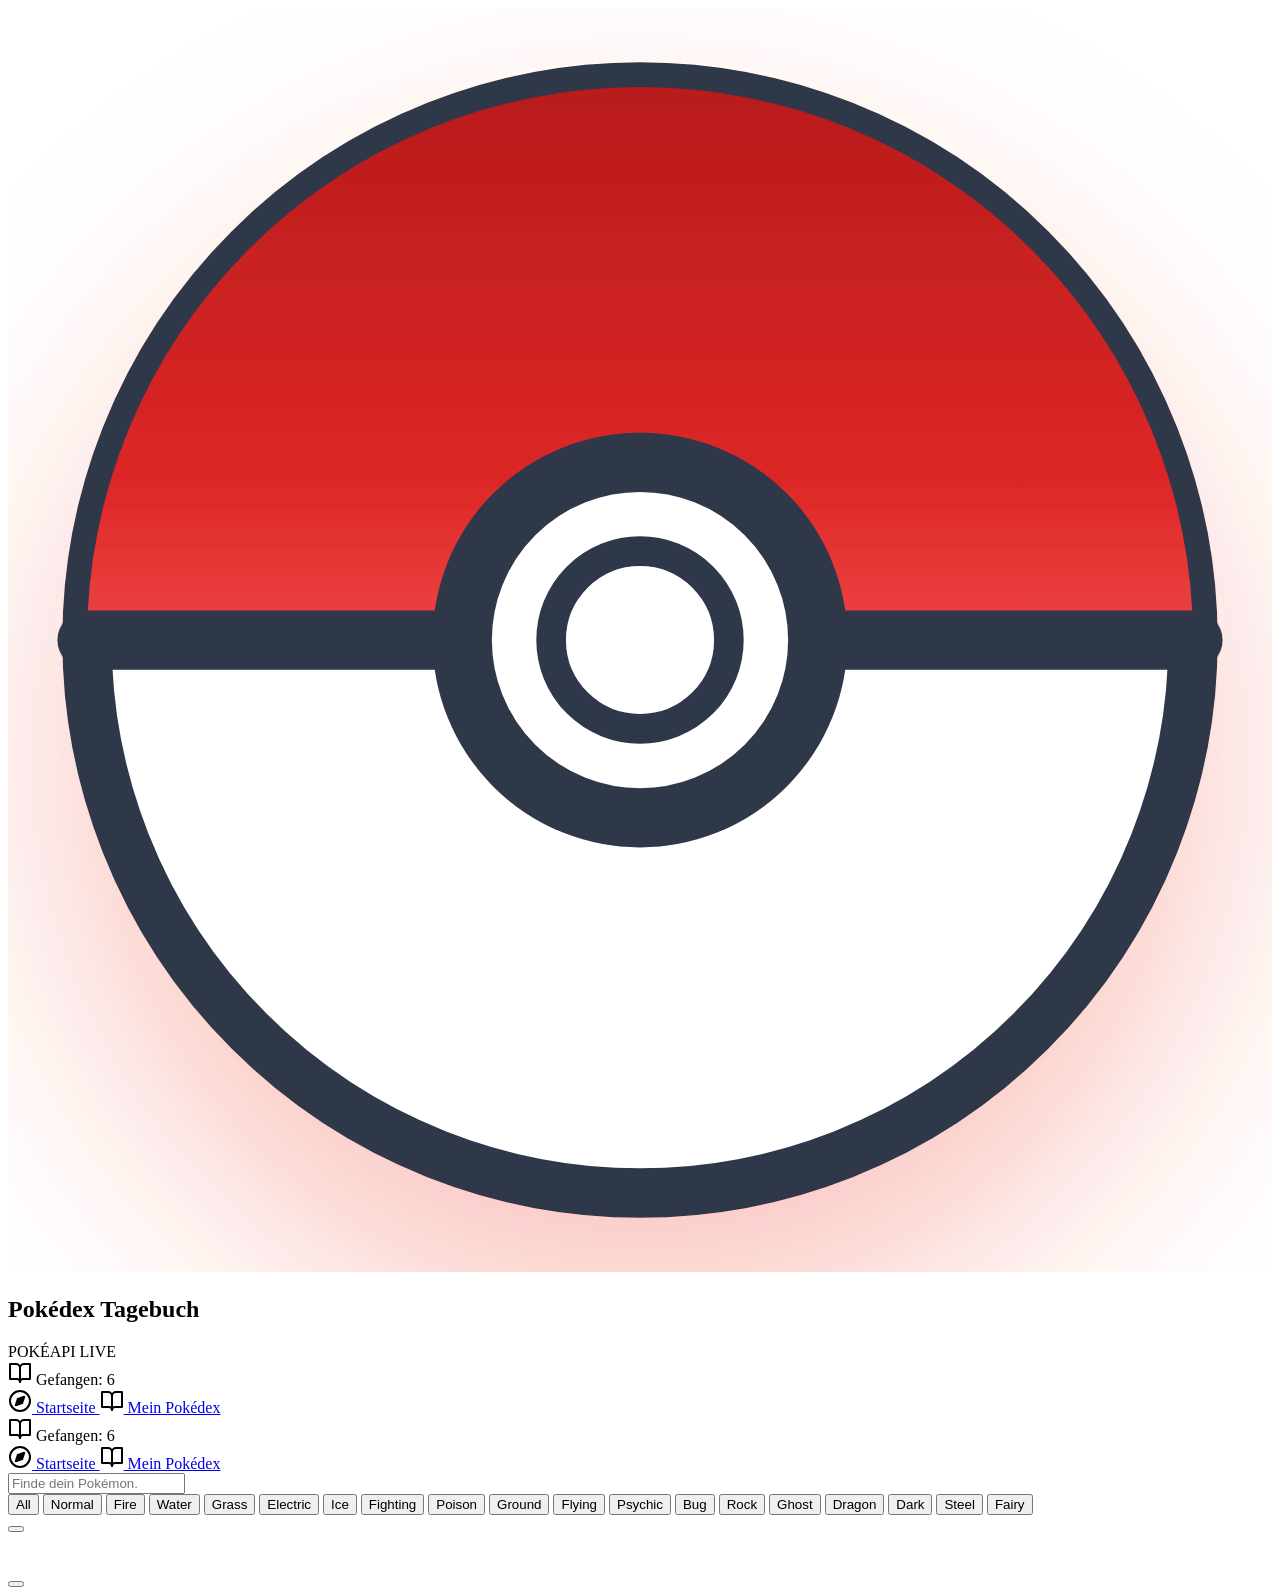
==== index.html @ 5b2765e9 "add" ====
<!doctype html>
<html lang="de">
  <head>
    <meta charset="utf-8" />
    <meta
      name="viewport"
      content="width=device-width, initial-scale=1.0, maximum-scale=1.0, user-scalable=no, viewport-fit=cover"
    />
    <link rel="preconnect" href="https://fonts.googleapis.com" />
    <link rel="preconnect" href="https://fonts.gstatic.com" crossorigin />
    <link
      href="https://fonts.googleapis.com/css2?family=JetBrains+Mono:wght@500;700&family=Plus+Jakarta+Sans:wght@400;500;600;700&family=Space+Grotesk:wght@500;600;700;800&display=swap"
      rel="stylesheet"
    />
    <script src="https://cdn.jsdelivr.net/npm/@tailwindcss/browser@4"></script>
    <script type="module" src="main.js"></script>
    <link rel="stylesheet" href="./style.css" />

    <title>Startseite - Pokédex Tagebuch</title>
    <style type="text/tailwindcss">
      @theme {
        --font-primary: 'Plus Jakarta Sans', system-ui, sans-serif;
        --font-title: 'Space Grotesk', system-ui, sans-serif;
        --font-mono: 'JetBrains Mono', monospace;

        --color-bg-main: #faf8ff;
        --color-bg-card: #ffffff;
        --color-bg-secondary: #eef2ff;

        --color-accent: #ee3e33;
        --color-text-accent: #1e293b;
        --color-text-primary: #5c403c;
        --color-text-secondary: #ffffff;

        --color-btn-blue: #e0e7ff;
        --color-btn-yellow: #fef3c7;
        --color-btn-delete: #fecaca;

        --color-stat-low: #ba1a1a;
        --color-stat-medium: #f2c000;
        --color-stat-high: #10b981;

        --color-badge-normal: #a8a878;
        --color-badge-fire: #f08030;
        --color-badge-water: #6890f0;
        --color-badge-electric: #f8d030;
        --color-badge-grass: #78c850;
        --color-badge-ice: #98d8d8;
        --color-badge-fighting: #c03028;
        --color-badge-poison: #a040a0;
        --color-badge-ground: #e0c068;
        --color-badge-flying: #a890f0;
        --color-badge-psychic: #f85888;
        --color-badge-bug: #a8b820;
        --color-badge-rock: #b8a038;
        --color-badge-ghost: #705898;
        --color-badge-dragon: #7038f8;
        --color-badge-dark: #705848;
        --color-badge-steel: #b8b8d0;
        --color-badge-fairy: #ee99ac;
      }
      @layer base {
        html {
          @apply text-xs sm:text-sm lg:text-base leading-relaxed;
        }
        body {
          @apply container mx-auto antialiased font-primary bg-bg-main text-text-primary;
        }
        h1 {
          @apply text-2xl sm:text-3xl lg:text-4xl font-extrabold text-text-accent;
        }
        h2 {
          @apply text-lg md:text-xl lg:text-2xl font-bold text-text-accent;
        }
        button {
          @apply text-xs sm:text-sm font-bold tracking-wide py-2.5 px-4 rounded-xl cursor-pointer;
        }
      }
      @utility pokemon-number {
        @apply text-xs sm:text-sm font-mono font-bold;
      }
      @utility pokemon-details {
        @apply text-[11px] sm:text-xs font-bold tracking-wider;
      }

      #pokemon-list > div {
        @apply rounded bg-white shadow transition-all;

        .params {
          @apply px-4 mt-4 flex justify-between;

          .id {
            @apply text-xs rounded-full px-3 py-1 bg-gray-100;
          }
        }
        .img {
          @apply mb-4 p-1;
        }
        .title {
          @apply text-center text-lg md:text-xl lg:text-2xl font-bold text-text-accent uppercase px-4 pb-1;
        }
        .bages {
          @apply flex flex-wrap gap-1.5 mt-1 px-4 pb-4 justify-center;

          span {
            @apply px-3 py-1 text-xs uppercase font-bold rounded-full inline-block;
          }
          .badge-normal {
            @apply bg-stone-200;
          }
          .badge-fire {
            @apply bg-orange-200;
          }
          .badge-water {
            @apply bg-blue-200;
          }
          .badge-grass {
            @apply bg-emerald-200;
          }
          .badge-electric {
            @apply bg-amber-200;
          }
          .badge-ice {
            @apply bg-cyan-200;
          }
          .badge-fighting {
            @apply bg-red-200;
          }
          .badge-poison {
            @apply bg-purple-200;
          }
          .badge-ground {
            @apply bg-amber-200;
          }
          .badge-flying {
            @apply bg-indigo-200;
          }
          .badge-psychic {
            @apply bg-pink-200;
          }
          .badge-bug {
            @apply bg-lime-200;
          }
          .badge-rock {
            @apply bg-yellow-200;
          }
          .badge-ghost {
            @apply bg-violet-200;
          }
          .badge-dragon {
            @apply bg-indigo-200;
          }
          .badge-dark {
            @apply bg-zinc-200;
          }
          .badge-steel {
            @apply bg-slate-200;
          }
          .badge-fairy {
            @apply bg-rose-100;
          }
        }
        .descr {
          @apply px-4 mb-2;
        }
        .actions {
          @apply text-center px-4 mb-4;

          button {
            @apply rounded-full bg-accent text-white;
          }
        }
      }
      #pokemon-list > div:hover {
        @apply shadow-xl;
      }
      .type-normal {
        background: linear-gradient(to bottom left, #e7e5e4, #ffffff 50%);
      }
      .type-fire {
        background: linear-gradient(to bottom left, #fed7aa, #ffffff 50%);
      }
      .type-water {
        background: linear-gradient(to bottom left, #bfdbfe, #ffffff 50%);
      }
      .type-grass {
        background: linear-gradient(to bottom left, #a7f3d0, #ffffff 50%);
      }
      .type-electric {
        background: linear-gradient(to bottom left, #fde68a, #ffffff 50%);
      }
      .type-ice {
        background: linear-gradient(to bottom left, #a5f3fc, #ffffff 50%);
      }
      .type-fighting {
        background: linear-gradient(to bottom left, #fca5a5, #ffffff 50%);
      }
      .type-poison {
        background: linear-gradient(to bottom left, #e9d5ff, #ffffff 50%);
      }
      .type-ground {
        background: linear-gradient(to bottom left, #fde68a, #ffffff 50%);
      }
      .type-flying {
        background: linear-gradient(to bottom left, #c7d2fe, #ffffff 50%);
      }
      .type-psychic {
        background: linear-gradient(to bottom left, #fbcfe8, #ffffff 50%);
      }
      .type-bug {
        background: linear-gradient(to bottom left, #d9f99d, #ffffff 50%);
      }
      .type-rock {
        background: linear-gradient(to bottom left, #fef08a, #ffffff 50%);
      }
      .type-ghost {
        background: linear-gradient(to bottom left, #ddd6fe, #ffffff 50%);
      }
      .type-dragon {
        background: linear-gradient(to bottom left, #c7d2fe, #ffffff 50%);
      }
      .type-dark {
        background: linear-gradient(to bottom left, #e4e4e7, #ffffff 50%);
      }
      .type-steel {
        background: linear-gradient(to bottom left, #cbd5e1, #ffffff 50%);
      }
      .type-fairy {
        background: linear-gradient(to bottom left, #ffe4e6, #ffffff 50%);
      }
    </style>
  </head>

  <body>
    <!-- Header -->
    <header class="flex flex-col gap-4 mb-8 pt-2">
      <div
        class="flex flex-col md:flex-row items-center justify-between bg-bg-card p-4 rounded-3xl shadow-sm gap-4"
      >
        <div class="flex items-center justify-between w-full md:w-auto">
          <div class="flex items-center gap-3">
            <div
              class="w-12 h-12 bg-accent rounded-4xl flex items-center justify-center text-text-secondary shadow-sm"
            >
              <img src="icons/icon-logo.svg" alt="logo" class="w-6 h-6" />
            </div>
            <div>
              <h2 class="font-title text-xl font-bold text-text-accent">
                Pokédex Tagebuch
              </h2>
              <span
                class="inline-flex items-center gap-1 text-[11px] font-bold text-text-primary bg-bg-secondary px-2.5 py-0.5 rounded-full mt-0.5"
              >
                <span class="w-1.5 h-1.5 rounded-full bg-accent"></span> POKÉAPI
                LIVE
              </span>
            </div>
          </div>

          <div
            class="flex md:hidden items-center gap-2 bg-amber-400 text-text-accent px-3 py-1.5 rounded-2xl font-bold text-sm shadow-sm"
          >
            <span>
              <img src="icons/icon-pokedex-journal.svg" alt="" />
            </span>
            Gefangen: 6
          </div>
        </div>

        <!-- Navigation -->
        <nav
          class="hidden md:flex items-center bg-bg-secondary/70 p-1.5 rounded-full shadow-inner gap-2"
        >
          <a
            href="index.html"
            class="flex items-center gap-2 bg-accent text-text-secondary px-5 py-2.5 rounded-full font-bold text-sm shadow-sm"
          >
            <img src="icons/icon-nav-compass.svg" alt="" class="w-4 h-4" />
            Startseite
          </a>

          <a
            href="pokedex.html"
            class="flex items-center gap-2 text-text-primary px-5 py-2.5 rounded-full font-bold text-sm hover:bg-bg-secondary"
          >
            <img src="icons/icon-pokedex-journal.svg" alt="" class="w-4 h-4" />
            Mein Pokédex
          </a>
        </nav>

        <div
          class="hidden md:flex items-center gap-2 bg-amber-400 text-text-accent px-4 py-2 rounded-2xl font-bold shadow-sm shrink-0"
        >
          <span>
            <img src="icons/icon-pokedex-journal.svg" alt="" />
          </span>
          Gefangen: 6
        </div>
      </div>

      <div class="flex md:hidden items-center justify-center p-2">
        <nav
          class="flex items-center bg-bg-card rounded-full p-2 shadow-md gap-2 w-full justify-center"
        >
          <a
            href="index.html"
            class="flex items-center gap-2 bg-accent text-text-secondary px-5 py-2.5 rounded-full font-bold text-sm shadow-sm"
          >
            <img src="icons/icon-nav-compass.svg" alt="" class="w-4 h-4" />
            Startseite
          </a>
          <a
            href="pokedex.html"
            class="flex items-center gap-2 text-text-primary px-5 py-2.5 rounded-full font-bold text-sm hover:bg-bg-secondary"
          >
            <img src="icons/icon-pokedex-journal.svg" alt="" class="w-4 h-4" />
            Mein Pokédex
          </a>
        </nav>
      </div>
    </header>

    <main>
      <!-- Suche -->
      <section class="pb-5 px-2">
        <form id="search-form">
          <div
            class="bg-white rounded-3xl p-2 relative w-full max-w-md flex items-center"
          >
            <input
              type="text"
              id="search-input"
              placeholder="Finde dein Pokémon."
              class="w-full bg-transparent px-4 py-1 outline-none border-none focus:ring-0 autofill:bg-transparent [&:-webkit-autofill]:[transition-delay:9999s] blinking-placeholder"
            />
          </div>
        </form>
      </section>

      <!-- Filter-Chips -->
    <section class="w-full pb-7 pt-2 p-3">
    <div id="type-filter" class="flex flex-wrap justify-center gap-2">
        
        <button data-filter="all" class="active text-white group flex items-center gap-2.5 bg-accent px-6 py-2.5 rounded-full font-bold whitespace-nowrap shadow-sm cursor-pointer transition hover:bg-accent">
            <span class="w-3 h-3 rounded-full bg-slate-400 border border-white/50"></span>
            <span>All</span>
        </button>

        <button data-filter="normal" class="group flex items-center gap-2.5 bg-[#E2E7FF] px-6 py-2.5 rounded-full font-bold whitespace-nowrap shadow-sm cursor-pointer transition hover:bg-accent">
            <span class="w-3 h-3 rounded-full bg-[#a8a878] border border-white/50"></span>
            <span>Normal</span>
        </button>

        <button data-filter="fire" class="group flex items-center gap-2.5 bg-[#E2E7FF] px-6 py-2.5 rounded-full font-bold whitespace-nowrap shadow-sm cursor-pointer transition hover:bg-accent">
            <span class="w-3 h-3 rounded-full bg-[#F08030] border border-white/50"></span>
            <span>Fire</span>
        </button>

        <button data-filter="water" class="group flex items-center gap-2.5 bg-[#E2E7FF] px-6 py-2.5 rounded-full font-bold whitespace-nowrap shadow-sm cursor-pointer transition hover:bg-accent">
            <span class="w-3 h-3 rounded-full bg-[#6890F0] border border-white/50"></span>
            <span>Water</span>
        </button>

        <button data-filter="grass" class="group flex items-center gap-2.5 bg-[#E2E7FF] px-6 py-2.5 rounded-full font-bold whitespace-nowrap shadow-sm cursor-pointer transition hover:bg-accent">
            <span class="w-3 h-3 rounded-full bg-[#f8d030] border border-white/50"></span>
            <span>Grass</span>
        </button>

        <button data-filter="electric" class="group flex items-center gap-2.5 bg-[#E2E7FF] px-6 py-2.5 rounded-full font-bold whitespace-nowrap shadow-sm cursor-pointer transition hover:bg-accent">
            <span class="w-3 h-3 rounded-full bg-[#78c850] border border-white/50"></span>
            <span>Electric</span>
        </button>

        <button data-filter="ice" class="group flex items-center gap-2.5 bg-[#E2E7FF] px-6 py-2.5 rounded-full font-bold whitespace-nowrap shadow-sm cursor-pointer transition hover:bg-accent">
            <span class="w-3 h-3 rounded-full bg-[#98d8d8] border border-white/50"></span>
            <span>Ice</span>
        </button>

        <button data-filter="fighting" class="group flex items-center gap-2.5 bg-[#E2E7FF] px-6 py-2.5 rounded-full font-bold whitespace-nowrap shadow-sm cursor-pointer transition hover:bg-accent">
            <span class="w-3 h-3 rounded-full bg-[#c03028] border border-white/50"></span>
            <span>Fighting</span>
        </button>

        <button data-filter="poison" class="group flex items-center gap-2.5 bg-[#E2E7FF] px-6 py-2.5 rounded-full font-bold whitespace-nowrap shadow-sm cursor-pointer transition hover:bg-accent">
            <span class="w-3 h-3 rounded-full bg-[#a040a0] border border-white/50"></span>
            <span>Poison</span>
        </button>

        <button data-filter="ground" class="group flex items-center gap-2.5 bg-[#E2E7FF] px-6 py-2.5 rounded-full font-bold whitespace-nowrap shadow-sm cursor-pointer transition hover:bg-accent">
            <span class="w-3 h-3 rounded-full bg-[#e0c068] border border-white/50"></span>
            <span>Ground</span>
        </button>

        <button data-filter="flying" class="group flex items-center gap-2.5 bg-[#E2E7FF] px-6 py-2.5 rounded-full font-bold whitespace-nowrap shadow-sm cursor-pointer transition hover:bg-accent">
            <span class="w-3 h-3 rounded-full bg-[#A890F0] border border-white/50"></span>
            <span>Flying</span>
        </button>

        <button data-filter="psychic" class="group flex items-center gap-2.5 bg-[#E2E7FF] px-6 py-2.5 rounded-full font-bold whitespace-nowrap shadow-sm cursor-pointer transition hover:bg-accent">
            <span class="w-3 h-3 rounded-full bg-[#F85888] border border-white/50"></span>
            <span>Psychic</span>
        </button>

        <button data-filter="bug" class="group flex items-center gap-2.5 bg-[#E2E7FF] px-6 py-2.5 rounded-full font-bold whitespace-nowrap shadow-sm cursor-pointer transition hover:bg-accent">
            <span class="w-3 h-3 rounded-full bg-[#A8B820] border border-white/50"></span>
            <span>Bug</span>
        </button>

        <button data-filter="rock" class="group flex items-center gap-2.5 bg-[#E2E7FF] px-6 py-2.5 rounded-full font-bold whitespace-nowrap shadow-sm cursor-pointer transition hover:bg-accent">
            <span class="w-3 h-3 rounded-full bg-[#b8a038] border border-white/50"></span>
            <span>Rock</span>
        </button>

        <button data-filter="ghost" class="group flex items-center gap-2.5 bg-[#E2E7FF] px-6 py-2.5 rounded-full font-bold whitespace-nowrap shadow-sm cursor-pointer transition hover:bg-accent">
            <span class="w-3 h-3 rounded-full bg-[#705898] border border-white/50"></span>
            <span>Ghost</span>
        </button>

        <button data-filter="dragon" class="group flex items-center gap-2.5 bg-[#E2E7FF] px-6 py-2.5 rounded-full font-bold whitespace-nowrap shadow-sm cursor-pointer transition hover:bg-accent">
            <span class="w-3 h-3 rounded-full bg-[#7038f8] border border-white/50"></span>
            <span>Dragon</span>
        </button>

        <button data-filter="dark" class="group flex items-center gap-2.5 bg-[#E2E7FF] px-6 py-2.5 rounded-full font-bold whitespace-nowrap shadow-sm cursor-pointer transition hover:bg-accent">
            <span class="w-3 h-3 rounded-full bg-[#705848] border border-white/50"></span>
            <span>Dark</span>
        </button>

        <button data-filter="steel" class="group flex items-center gap-2.5 bg-[#E2E7FF] px-6 py-2.5 rounded-full font-bold whitespace-nowrap shadow-sm cursor-pointer transition hover:bg-accent">
            <span class="w-3 h-3 rounded-full bg-[#b8b8d0] border border-white/50"></span>
            <span>Steel</span>
        </button>

        <button data-filter="fairy" class="group flex items-center gap-2.5 bg-[#E2E7FF] px-6 py-2.5 rounded-full font-bold whitespace-nowrap shadow-sm cursor-pointer transition hover:bg-accent">
            <span class="w-3 h-3 rounded-full bg-[#EE99AC] border border-white/50"></span>
            <span>Fairy</span>
        </button>
        
    </div>
</section>

      <section id="pokemon-list" class="grid grid-cols-4 gap-4"></section>
      <div id="pokemon-scroll-trigger" class="h-4"></div>

      <div id="search-modal">
        <div>
          <div>
            <div></div>
            <button id="modal-close-btn"></button>
          </div>

          <div>
            <div>
              <img id="modal-img" src="" alt="" />
            </div>
            <div>
              <h3 id="modal-name"></h3>
              <div id="modal-types"></div>
              <span id="modal-ability"></span>
            </div>
          </div>

          <div id="modal-stats"></div>

          <div>
            <button id="modal-catch-btn"></button>
          </div>
        </div>
      </div>

      <div id="catch-toast">
        <span id="toast-message"></span>
      </div>
    </main>
    <script type="module" src="main.js"></script>
  </body>
  <footer></footer>
</html>
---- style.css ----
@import "tailwindcss";


@keyframes blink-placeholder {
    0%, 100% { opacity: 2; }
    50% { opacity: 0.4; }
}

.blinking-placeholder::placeholder {
    animation: blink-placeholder 1.5s infinite;
}
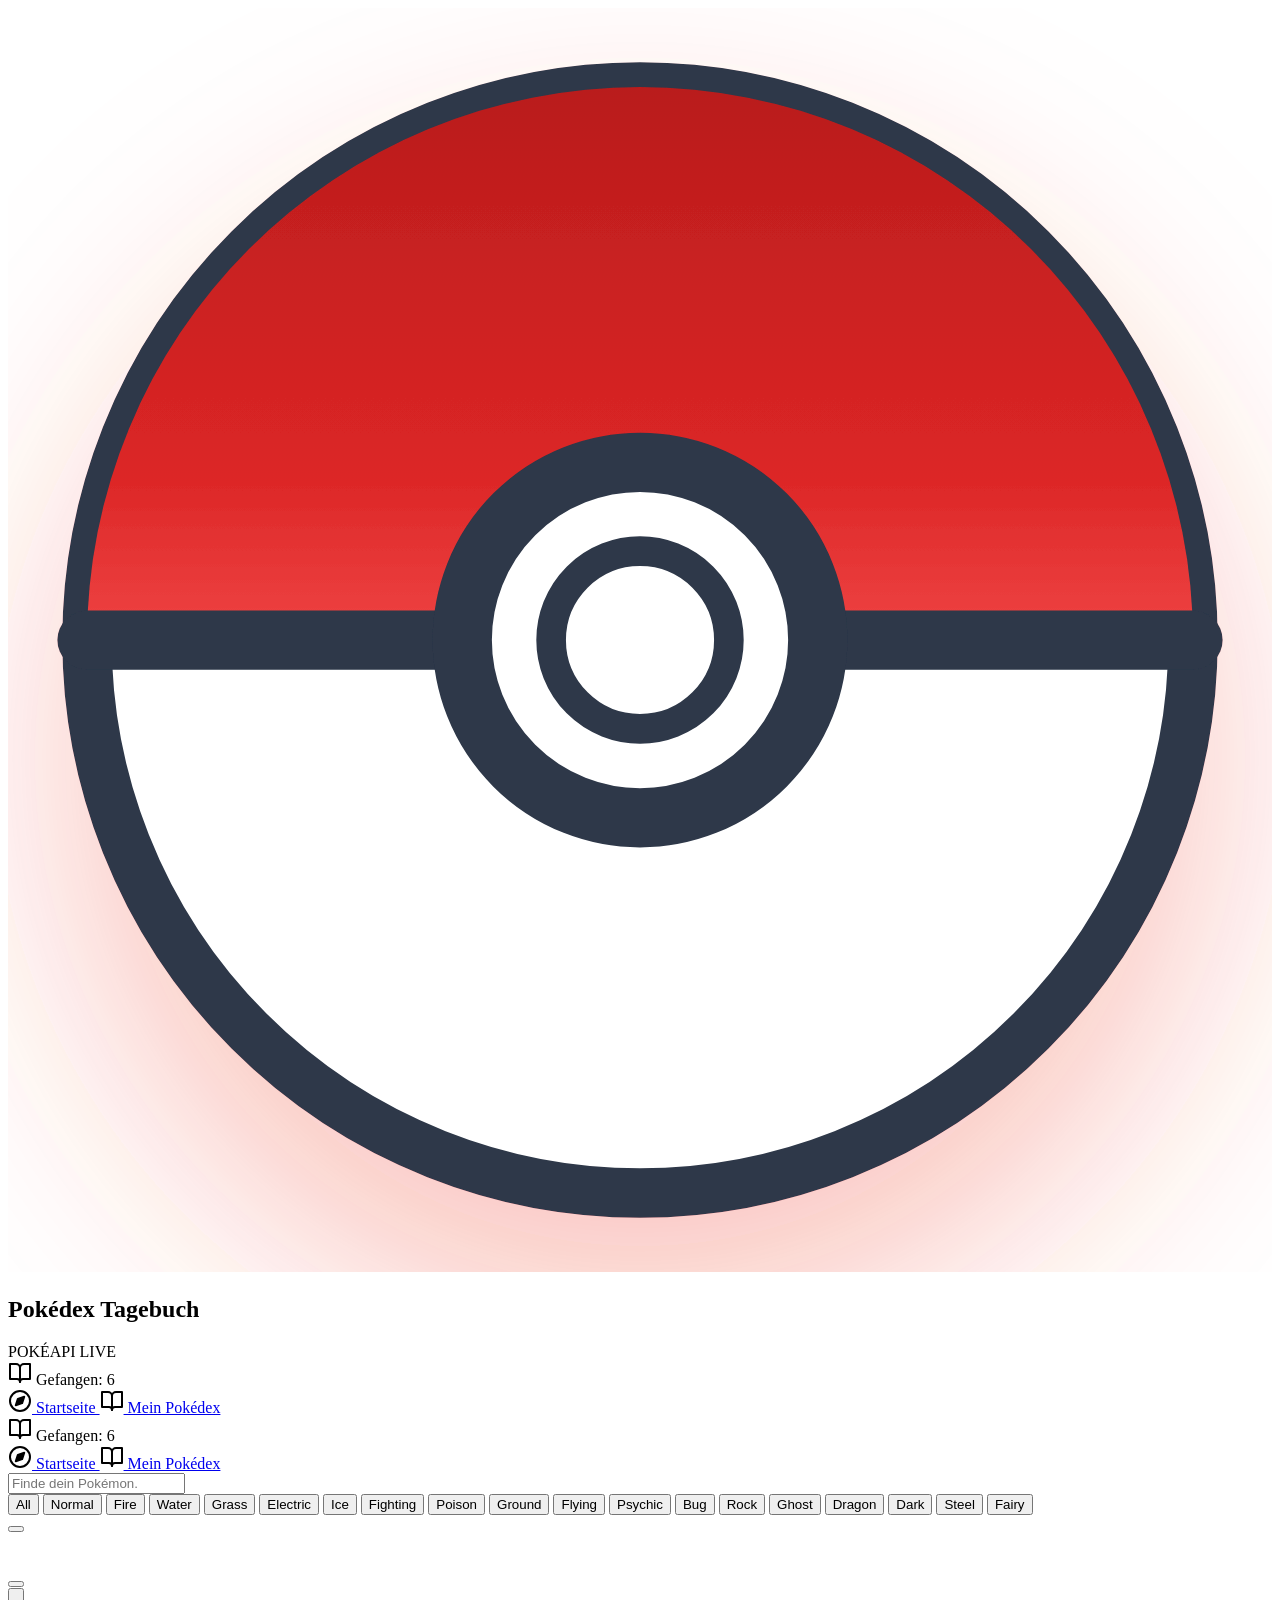
==== commit d9f972ee: "add a back to top button and sticky nav" ====
--- a/index.html
+++ b/index.html
@@ -169,6 +169,9 @@
           button {
             @apply rounded-full bg-accent text-white;
           }
+          button:disabled {
+            @apply rounded-full bg-gray-400 text-white;
+          }
         }
       }
       #pokemon-list > div:hover {
@@ -242,7 +245,7 @@
             <div
               class="w-12 h-12 bg-accent rounded-4xl flex items-center justify-center text-text-secondary shadow-sm"
             >
-              <img src="icons/icon-logo.svg" alt="logo" class="w-6 h-6" />
+              <img src="icons/icon-logo.svg" alt="logo" class="w-6 h-6"  />
             </div>
             <div>
               <h2 class="font-title text-xl font-bold text-text-accent">
@@ -297,32 +300,32 @@
           Gefangen: 6
         </div>
       </div>
-
-      <div class="flex md:hidden items-center justify-center p-2">
-        <nav
-          class="flex items-center bg-bg-card rounded-full p-2 shadow-md gap-2 w-full justify-center"
+    </header>
+    <div
+      class="sticky top-0 z-40 flex md:hidden items-center justify-center p-1"
+    >
+      <nav
+        class="flex items-center bg-bg-card rounded-full p-2 shadow-md gap-2 w-full justify-center"
+      >
+        <a
+          href="index.html"
+          class="flex items-center gap-2 bg-accent text-text-secondary px-5 py-2.5 rounded-full font-bold text-sm shadow-sm"
         >
-          <a
-            href="index.html"
-            class="flex items-center gap-2 bg-accent text-text-secondary px-5 py-2.5 rounded-full font-bold text-sm shadow-sm"
-          >
-            <img src="icons/icon-nav-compass.svg" alt="" class="w-4 h-4" />
-            Startseite
-          </a>
-          <a
-            href="pokedex.html"
-            class="flex items-center gap-2 text-text-primary px-5 py-2.5 rounded-full font-bold text-sm hover:bg-bg-secondary"
-          >
-            <img src="icons/icon-pokedex-journal.svg" alt="" class="w-4 h-4" />
-            Mein Pokédex
-          </a>
-        </nav>
-      </div>
-    </header>
-
+          <img src="icons/icon-nav-compass.svg" alt="" class="w-4 h-4" />
+          Startseite
+        </a>
+        <a
+          href="pokedex.html"
+          class="flex items-center gap-2 text-text-primary px-5 py-2.5 rounded-full font-bold text-sm hover:bg-bg-secondary"
+        >
+          <img src="icons/icon-pokedex-journal.svg" alt="" class="w-4 h-4" />
+          Mein Pokédex
+        </a>
+      </nav>
+    </div>
     <main>
       <!-- Suche -->
-      <section class="pb-5 px-2">
+      <section class="pb-5 px-2 p-5">
         <form id="search-form">
           <div
             class="bg-white rounded-3xl p-2 relative w-full max-w-md flex items-center"
@@ -338,108 +341,204 @@
       </section>
 
       <!-- Filter-Chips -->
-    <section class="w-full pb-7 pt-2 p-3">
-    <div id="type-filter" class="flex flex-wrap justify-center gap-2">
-        
-        <button data-filter="all" class="active text-white group flex items-center gap-2.5 bg-accent px-6 py-2.5 rounded-full font-bold whitespace-nowrap shadow-sm cursor-pointer transition hover:bg-accent">
-            <span class="w-3 h-3 rounded-full bg-slate-400 border border-white/50"></span>
+      <section class="w-full pb-7 pt-2 p-3">
+        <div id="type-filter" class="flex flex-wrap justify-center gap-2">
+          <button
+            data-filter="all"
+            class="active text-white group flex items-center gap-2.5 bg-accent px-6 py-2.5 rounded-full font-bold whitespace-nowrap shadow-sm cursor-pointer transition hover:bg-accent"
+          >
+            <span
+              class="w-3 h-3 rounded-full bg-slate-400 border border-white/50"
+            ></span>
             <span>All</span>
-        </button>
-
-        <button data-filter="normal" class="group flex items-center gap-2.5 bg-[#E2E7FF] px-6 py-2.5 rounded-full font-bold whitespace-nowrap shadow-sm cursor-pointer transition hover:bg-accent">
-            <span class="w-3 h-3 rounded-full bg-[#a8a878] border border-white/50"></span>
+          </button>
+
+          <button
+            data-filter="normal"
+            class="group flex items-center gap-2.5 bg-[#E2E7FF] px-6 py-2.5 rounded-full font-bold whitespace-nowrap shadow-sm cursor-pointer transition hover:bg-accent"
+          >
+            <span
+              class="w-3 h-3 rounded-full bg-[#a8a878] border border-white/50"
+            ></span>
             <span>Normal</span>
-        </button>
-
-        <button data-filter="fire" class="group flex items-center gap-2.5 bg-[#E2E7FF] px-6 py-2.5 rounded-full font-bold whitespace-nowrap shadow-sm cursor-pointer transition hover:bg-accent">
-            <span class="w-3 h-3 rounded-full bg-[#F08030] border border-white/50"></span>
+          </button>
+
+          <button
+            data-filter="fire"
+            class="group flex items-center gap-2.5 bg-[#E2E7FF] px-6 py-2.5 rounded-full font-bold whitespace-nowrap shadow-sm cursor-pointer transition hover:bg-accent"
+          >
+            <span
+              class="w-3 h-3 rounded-full bg-[#F08030] border border-white/50"
+            ></span>
             <span>Fire</span>
-        </button>
-
-        <button data-filter="water" class="group flex items-center gap-2.5 bg-[#E2E7FF] px-6 py-2.5 rounded-full font-bold whitespace-nowrap shadow-sm cursor-pointer transition hover:bg-accent">
-            <span class="w-3 h-3 rounded-full bg-[#6890F0] border border-white/50"></span>
+          </button>
+
+          <button
+            data-filter="water"
+            class="group flex items-center gap-2.5 bg-[#E2E7FF] px-6 py-2.5 rounded-full font-bold whitespace-nowrap shadow-sm cursor-pointer transition hover:bg-accent"
+          >
+            <span
+              class="w-3 h-3 rounded-full bg-[#6890F0] border border-white/50"
+            ></span>
             <span>Water</span>
-        </button>
-
-        <button data-filter="grass" class="group flex items-center gap-2.5 bg-[#E2E7FF] px-6 py-2.5 rounded-full font-bold whitespace-nowrap shadow-sm cursor-pointer transition hover:bg-accent">
-            <span class="w-3 h-3 rounded-full bg-[#f8d030] border border-white/50"></span>
+          </button>
+
+          <button
+            data-filter="grass"
+            class="group flex items-center gap-2.5 bg-[#E2E7FF] px-6 py-2.5 rounded-full font-bold whitespace-nowrap shadow-sm cursor-pointer transition hover:bg-accent"
+          >
+            <span
+              class="w-3 h-3 rounded-full bg-[#f8d030] border border-white/50"
+            ></span>
             <span>Grass</span>
-        </button>
-
-        <button data-filter="electric" class="group flex items-center gap-2.5 bg-[#E2E7FF] px-6 py-2.5 rounded-full font-bold whitespace-nowrap shadow-sm cursor-pointer transition hover:bg-accent">
-            <span class="w-3 h-3 rounded-full bg-[#78c850] border border-white/50"></span>
+          </button>
+
+          <button
+            data-filter="electric"
+            class="group flex items-center gap-2.5 bg-[#E2E7FF] px-6 py-2.5 rounded-full font-bold whitespace-nowrap shadow-sm cursor-pointer transition hover:bg-accent"
+          >
+            <span
+              class="w-3 h-3 rounded-full bg-[#78c850] border border-white/50"
+            ></span>
             <span>Electric</span>
-        </button>
-
-        <button data-filter="ice" class="group flex items-center gap-2.5 bg-[#E2E7FF] px-6 py-2.5 rounded-full font-bold whitespace-nowrap shadow-sm cursor-pointer transition hover:bg-accent">
-            <span class="w-3 h-3 rounded-full bg-[#98d8d8] border border-white/50"></span>
+          </button>
+
+          <button
+            data-filter="ice"
+            class="group flex items-center gap-2.5 bg-[#E2E7FF] px-6 py-2.5 rounded-full font-bold whitespace-nowrap shadow-sm cursor-pointer transition hover:bg-accent"
+          >
+            <span
+              class="w-3 h-3 rounded-full bg-[#98d8d8] border border-white/50"
+            ></span>
             <span>Ice</span>
-        </button>
-
-        <button data-filter="fighting" class="group flex items-center gap-2.5 bg-[#E2E7FF] px-6 py-2.5 rounded-full font-bold whitespace-nowrap shadow-sm cursor-pointer transition hover:bg-accent">
-            <span class="w-3 h-3 rounded-full bg-[#c03028] border border-white/50"></span>
+          </button>
+
+          <button
+            data-filter="fighting"
+            class="group flex items-center gap-2.5 bg-[#E2E7FF] px-6 py-2.5 rounded-full font-bold whitespace-nowrap shadow-sm cursor-pointer transition hover:bg-accent"
+          >
+            <span
+              class="w-3 h-3 rounded-full bg-[#c03028] border border-white/50"
+            ></span>
             <span>Fighting</span>
-        </button>
-
-        <button data-filter="poison" class="group flex items-center gap-2.5 bg-[#E2E7FF] px-6 py-2.5 rounded-full font-bold whitespace-nowrap shadow-sm cursor-pointer transition hover:bg-accent">
-            <span class="w-3 h-3 rounded-full bg-[#a040a0] border border-white/50"></span>
+          </button>
+
+          <button
+            data-filter="poison"
+            class="group flex items-center gap-2.5 bg-[#E2E7FF] px-6 py-2.5 rounded-full font-bold whitespace-nowrap shadow-sm cursor-pointer transition hover:bg-accent"
+          >
+            <span
+              class="w-3 h-3 rounded-full bg-[#a040a0] border border-white/50"
+            ></span>
             <span>Poison</span>
-        </button>
-
-        <button data-filter="ground" class="group flex items-center gap-2.5 bg-[#E2E7FF] px-6 py-2.5 rounded-full font-bold whitespace-nowrap shadow-sm cursor-pointer transition hover:bg-accent">
-            <span class="w-3 h-3 rounded-full bg-[#e0c068] border border-white/50"></span>
+          </button>
+
+          <button
+            data-filter="ground"
+            class="group flex items-center gap-2.5 bg-[#E2E7FF] px-6 py-2.5 rounded-full font-bold whitespace-nowrap shadow-sm cursor-pointer transition hover:bg-accent"
+          >
+            <span
+              class="w-3 h-3 rounded-full bg-[#e0c068] border border-white/50"
+            ></span>
             <span>Ground</span>
-        </button>
-
-        <button data-filter="flying" class="group flex items-center gap-2.5 bg-[#E2E7FF] px-6 py-2.5 rounded-full font-bold whitespace-nowrap shadow-sm cursor-pointer transition hover:bg-accent">
-            <span class="w-3 h-3 rounded-full bg-[#A890F0] border border-white/50"></span>
+          </button>
+
+          <button
+            data-filter="flying"
+            class="group flex items-center gap-2.5 bg-[#E2E7FF] px-6 py-2.5 rounded-full font-bold whitespace-nowrap shadow-sm cursor-pointer transition hover:bg-accent"
+          >
+            <span
+              class="w-3 h-3 rounded-full bg-[#A890F0] border border-white/50"
+            ></span>
             <span>Flying</span>
-        </button>
-
-        <button data-filter="psychic" class="group flex items-center gap-2.5 bg-[#E2E7FF] px-6 py-2.5 rounded-full font-bold whitespace-nowrap shadow-sm cursor-pointer transition hover:bg-accent">
-            <span class="w-3 h-3 rounded-full bg-[#F85888] border border-white/50"></span>
+          </button>
+
+          <button
+            data-filter="psychic"
+            class="group flex items-center gap-2.5 bg-[#E2E7FF] px-6 py-2.5 rounded-full font-bold whitespace-nowrap shadow-sm cursor-pointer transition hover:bg-accent"
+          >
+            <span
+              class="w-3 h-3 rounded-full bg-[#F85888] border border-white/50"
+            ></span>
             <span>Psychic</span>
-        </button>
-
-        <button data-filter="bug" class="group flex items-center gap-2.5 bg-[#E2E7FF] px-6 py-2.5 rounded-full font-bold whitespace-nowrap shadow-sm cursor-pointer transition hover:bg-accent">
-            <span class="w-3 h-3 rounded-full bg-[#A8B820] border border-white/50"></span>
+          </button>
+
+          <button
+            data-filter="bug"
+            class="group flex items-center gap-2.5 bg-[#E2E7FF] px-6 py-2.5 rounded-full font-bold whitespace-nowrap shadow-sm cursor-pointer transition hover:bg-accent"
+          >
+            <span
+              class="w-3 h-3 rounded-full bg-[#A8B820] border border-white/50"
+            ></span>
             <span>Bug</span>
-        </button>
-
-        <button data-filter="rock" class="group flex items-center gap-2.5 bg-[#E2E7FF] px-6 py-2.5 rounded-full font-bold whitespace-nowrap shadow-sm cursor-pointer transition hover:bg-accent">
-            <span class="w-3 h-3 rounded-full bg-[#b8a038] border border-white/50"></span>
+          </button>
+
+          <button
+            data-filter="rock"
+            class="group flex items-center gap-2.5 bg-[#E2E7FF] px-6 py-2.5 rounded-full font-bold whitespace-nowrap shadow-sm cursor-pointer transition hover:bg-accent"
+          >
+            <span
+              class="w-3 h-3 rounded-full bg-[#b8a038] border border-white/50"
+            ></span>
             <span>Rock</span>
-        </button>
-
-        <button data-filter="ghost" class="group flex items-center gap-2.5 bg-[#E2E7FF] px-6 py-2.5 rounded-full font-bold whitespace-nowrap shadow-sm cursor-pointer transition hover:bg-accent">
-            <span class="w-3 h-3 rounded-full bg-[#705898] border border-white/50"></span>
+          </button>
+
+          <button
+            data-filter="ghost"
+            class="group flex items-center gap-2.5 bg-[#E2E7FF] px-6 py-2.5 rounded-full font-bold whitespace-nowrap shadow-sm cursor-pointer transition hover:bg-accent"
+          >
+            <span
+              class="w-3 h-3 rounded-full bg-[#705898] border border-white/50"
+            ></span>
             <span>Ghost</span>
-        </button>
-
-        <button data-filter="dragon" class="group flex items-center gap-2.5 bg-[#E2E7FF] px-6 py-2.5 rounded-full font-bold whitespace-nowrap shadow-sm cursor-pointer transition hover:bg-accent">
-            <span class="w-3 h-3 rounded-full bg-[#7038f8] border border-white/50"></span>
+          </button>
+
+          <button
+            data-filter="dragon"
+            class="group flex items-center gap-2.5 bg-[#E2E7FF] px-6 py-2.5 rounded-full font-bold whitespace-nowrap shadow-sm cursor-pointer transition hover:bg-accent"
+          >
+            <span
+              class="w-3 h-3 rounded-full bg-[#7038f8] border border-white/50"
+            ></span>
             <span>Dragon</span>
-        </button>
-
-        <button data-filter="dark" class="group flex items-center gap-2.5 bg-[#E2E7FF] px-6 py-2.5 rounded-full font-bold whitespace-nowrap shadow-sm cursor-pointer transition hover:bg-accent">
-            <span class="w-3 h-3 rounded-full bg-[#705848] border border-white/50"></span>
+          </button>
+
+          <button
+            data-filter="dark"
+            class="group flex items-center gap-2.5 bg-[#E2E7FF] px-6 py-2.5 rounded-full font-bold whitespace-nowrap shadow-sm cursor-pointer transition hover:bg-accent"
+          >
+            <span
+              class="w-3 h-3 rounded-full bg-[#705848] border border-white/50"
+            ></span>
             <span>Dark</span>
-        </button>
-
-        <button data-filter="steel" class="group flex items-center gap-2.5 bg-[#E2E7FF] px-6 py-2.5 rounded-full font-bold whitespace-nowrap shadow-sm cursor-pointer transition hover:bg-accent">
-            <span class="w-3 h-3 rounded-full bg-[#b8b8d0] border border-white/50"></span>
+          </button>
+
+          <button
+            data-filter="steel"
+            class="group flex items-center gap-2.5 bg-[#E2E7FF] px-6 py-2.5 rounded-full font-bold whitespace-nowrap shadow-sm cursor-pointer transition hover:bg-accent"
+          >
+            <span
+              class="w-3 h-3 rounded-full bg-[#b8b8d0] border border-white/50"
+            ></span>
             <span>Steel</span>
-        </button>
-
-        <button data-filter="fairy" class="group flex items-center gap-2.5 bg-[#E2E7FF] px-6 py-2.5 rounded-full font-bold whitespace-nowrap shadow-sm cursor-pointer transition hover:bg-accent">
-            <span class="w-3 h-3 rounded-full bg-[#EE99AC] border border-white/50"></span>
+          </button>
+
+          <button
+            data-filter="fairy"
+            class="group flex items-center gap-2.5 bg-[#E2E7FF] px-6 py-2.5 rounded-full font-bold whitespace-nowrap shadow-sm cursor-pointer transition hover:bg-accent"
+          >
+            <span
+              class="w-3 h-3 rounded-full bg-[#EE99AC] border border-white/50"
+            ></span>
             <span>Fairy</span>
-        </button>
-        
-    </div>
-</section>
-
-      <section id="pokemon-list" class="grid grid-cols-4 gap-4"></section>
+          </button>
+        </div>
+      </section>
+
+      <section
+        id="pokemon-list"
+        class="grid grid-cols-2 lg:grid-cols-3 xl:grid-cols-4 gap-4"
+      ></section>
       <div id="pokemon-scroll-trigger" class="h-4"></div>
 
       <div id="search-modal">
@@ -474,5 +573,28 @@
     </main>
     <script type="module" src="main.js"></script>
   </body>
+  <!-- Back to Top Button -->
+  <button
+    id="backToTopBtn"
+    aria-label="Наверх"
+    class="fixed right-6 z-50 flex h-12 w-12 sm:h-14 sm:w-14 items-center justify-center rounded-full bg-amber-300 text-white shadow-xl transition-all duration-300 ease-in-out opacity-0 translate-y-4 pointer-events-none hover:bg-amber-400 active:scale-95 focus:outline-none"
+    style="bottom: max(1.5rem, env(safe-area-inset-bottom))"
+  >
+    <svg
+      class="h-6 w-6 sm:h-7 sm:w-7"
+      fill="none"
+      stroke="currentColor"
+      stroke-width="2.5"
+      viewBox="0 0 24 24"
+      xmlns="http://www.w3.org/2000/svg"
+    >
+      <path
+        stroke-linecap="round"
+        stroke-linejoin="round"
+        d="M5 15l7-7 7 7"
+      ></path>
+    </svg>
+  </button>
+
   <footer></footer>
 </html>
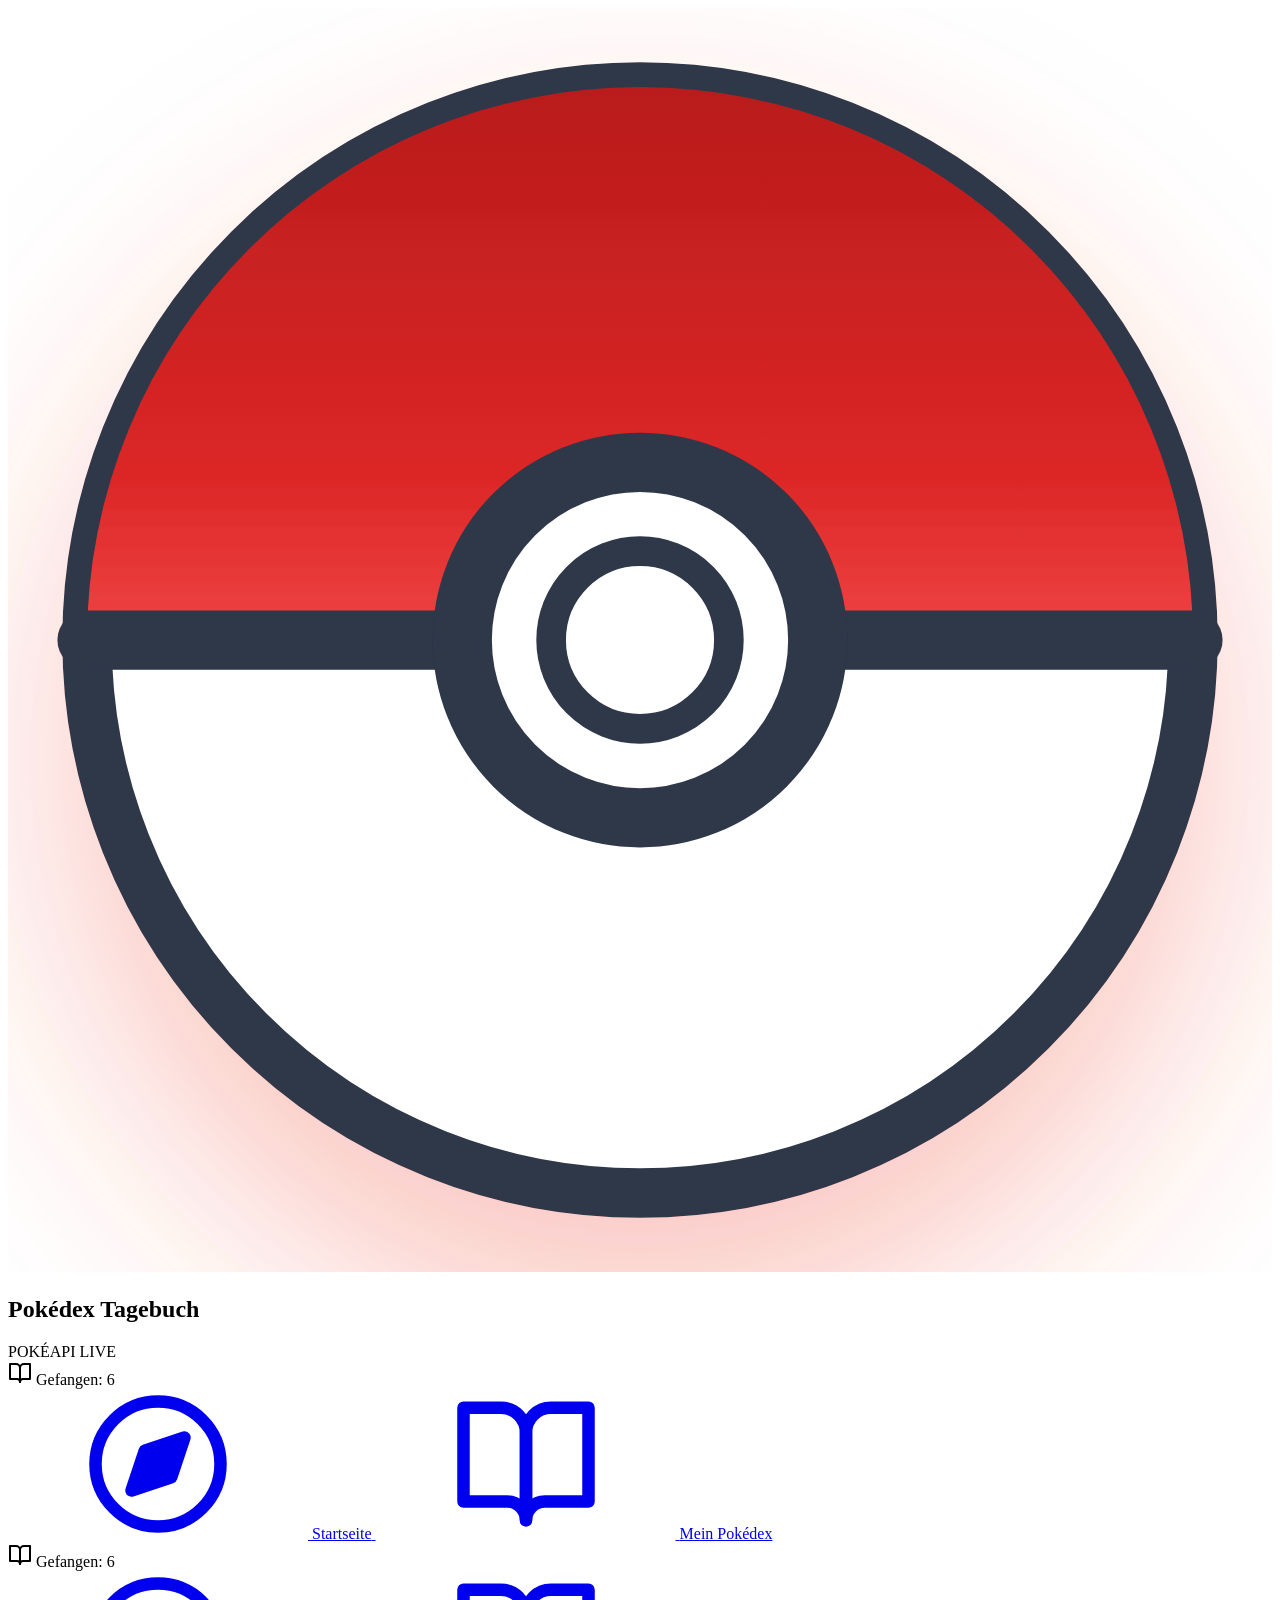
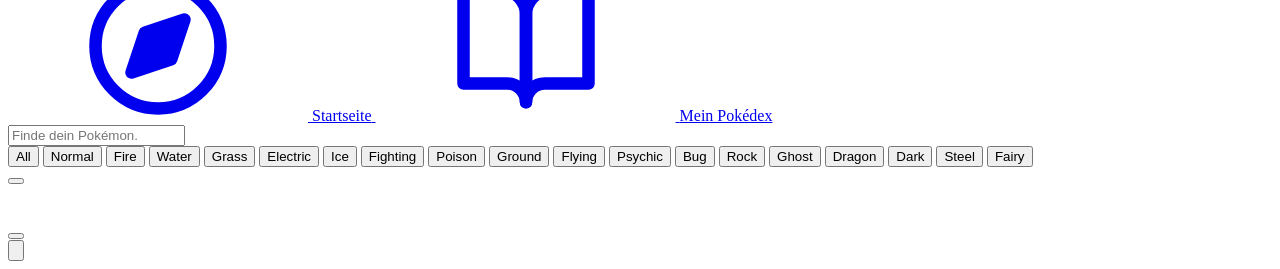
==== commit de9d11f9: "feat: connect card buttons (favorite, edit, delete) and add filtering" ====
--- a/index.html
+++ b/index.html
@@ -242,11 +242,12 @@
       >
         <div class="flex items-center justify-between w-full md:w-auto">
           <div class="flex items-center gap-3">
-            <div
+            <!-- <div
               class="w-12 h-12 bg-accent rounded-4xl flex items-center justify-center text-text-secondary shadow-sm"
             >
               <img src="icons/icon-logo.svg" alt="logo" class="w-6 h-6"  />
-            </div>
+            </div> -->
+            <img src="icons/icon-logo.svg" alt="logo" class="w-12 h-12"  />
             <div>
               <h2 class="font-title text-xl font-bold text-text-accent">
                 Pokédex Tagebuch
@@ -278,16 +279,20 @@
             href="index.html"
             class="flex items-center gap-2 bg-accent text-text-secondary px-5 py-2.5 rounded-full font-bold text-sm shadow-sm"
           >
-            <img src="icons/icon-nav-compass.svg" alt="" class="w-4 h-4" />
-            Startseite
+            <svg class="w-4 h-4 shrink-0">
+        <use href="./icons/sprite.svg#icon-nav-compass"></use>
+            </svg>
+            <span class="hidden md:inline">Startseite</span>
           </a>
 
           <a
             href="pokedex.html"
             class="flex items-center gap-2 text-text-primary px-5 py-2.5 rounded-full font-bold text-sm hover:bg-bg-secondary"
           >
-            <img src="icons/icon-pokedex-journal.svg" alt="" class="w-4 h-4" />
-            Mein Pokédex
+             <svg class="w-4 h-4 shrink-0">
+                <use href="./icons/sprite.svg#icon-pokedex-journal"></use>
+            </svg>
+            <span class="hidden md:inline">Mein Pokédex</span>
           </a>
         </nav>
 
@@ -311,15 +316,19 @@
           href="index.html"
           class="flex items-center gap-2 bg-accent text-text-secondary px-5 py-2.5 rounded-full font-bold text-sm shadow-sm"
         >
-          <img src="icons/icon-nav-compass.svg" alt="" class="w-4 h-4" />
-          Startseite
+          <svg class="w-4 h-4 shrink-0">
+        <use href="./icons/sprite.svg#icon-nav-compass"></use>
+            </svg>
+            <span class=" md:inline">Startseite</span>
         </a>
         <a
           href="pokedex.html"
           class="flex items-center gap-2 text-text-primary px-5 py-2.5 rounded-full font-bold text-sm hover:bg-bg-secondary"
         >
-          <img src="icons/icon-pokedex-journal.svg" alt="" class="w-4 h-4" />
-          Mein Pokédex
+           <svg class="w-4 h-4 shrink-0">
+                <use href="./icons/sprite.svg#icon-pokedex-journal"></use>
+            </svg>
+            <span class="md:inline">Mein Pokédex</span>
         </a>
       </nav>
     </div>
@@ -334,11 +343,13 @@
               type="text"
               id="search-input"
               placeholder="Finde dein Pokémon."
-              class="w-full bg-transparent px-4 py-1 outline-none border-none focus:ring-0 autofill:bg-transparent [&:-webkit-autofill]:[transition-delay:9999s] blinking-placeholder"
-            />
-          </div>
-        </form>
-      </section>
+              class="w-full bg-transparent px-4 py-1 outline-none border-none focus:ring-0 autofill:bg-transparent [&:-webkit-autofill]:delay-[9999s] blinking-placeholder"
+              
+              />
+            </div>
+          </form>
+        </section>
+        <!-- class="w-full bg-transparent px-4 py-1 outline-none border-none focus:ring-0 autofill:bg-transparent [&:-webkit-autofill]:[transition-delay:9999s] blinking-placeholder" -->
 
       <!-- Filter-Chips -->
       <section class="w-full pb-7 pt-2 p-3">
@@ -576,7 +587,7 @@
   <!-- Back to Top Button -->
   <button
     id="backToTopBtn"
-    aria-label="Наверх"
+    aria-label="Oben"
     class="fixed right-6 z-50 flex h-12 w-12 sm:h-14 sm:w-14 items-center justify-center rounded-full bg-amber-300 text-white shadow-xl transition-all duration-300 ease-in-out opacity-0 translate-y-4 pointer-events-none hover:bg-amber-400 active:scale-95 focus:outline-none"
     style="bottom: max(1.5rem, env(safe-area-inset-bottom))"
   >
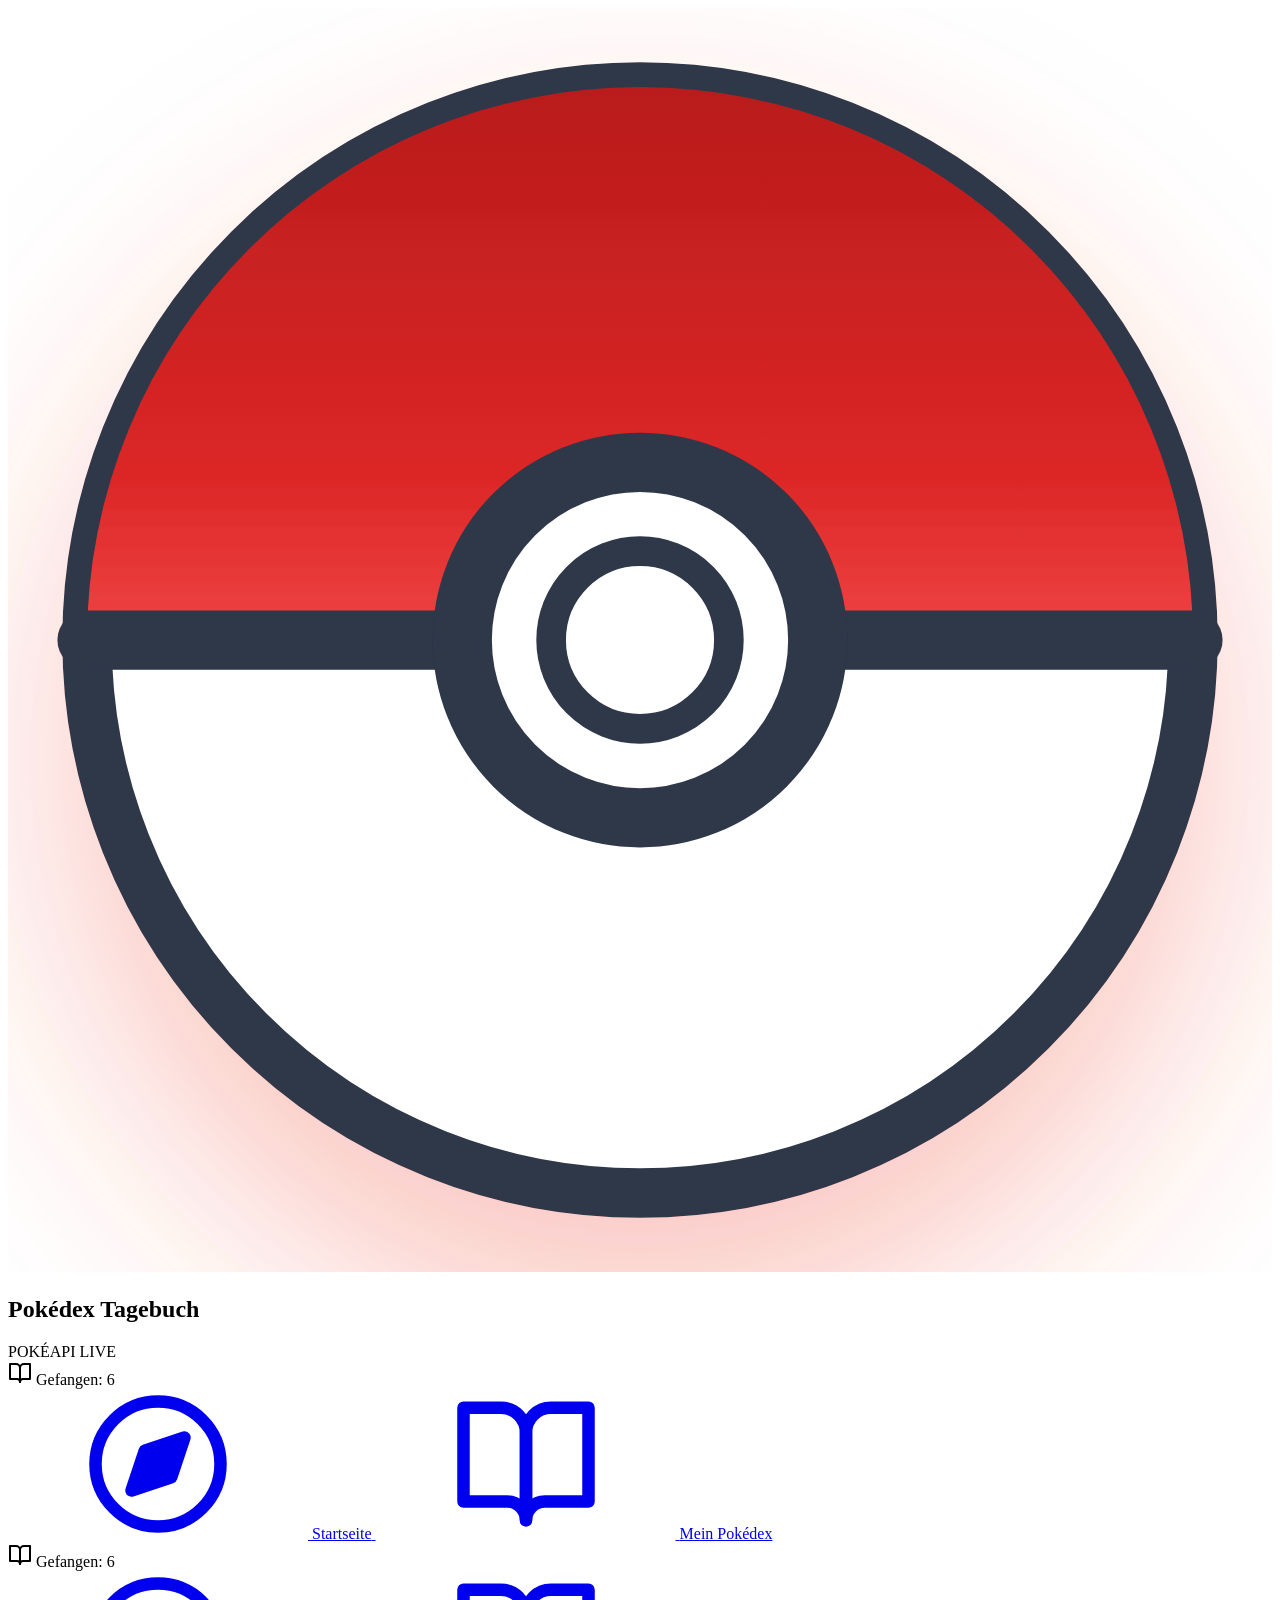
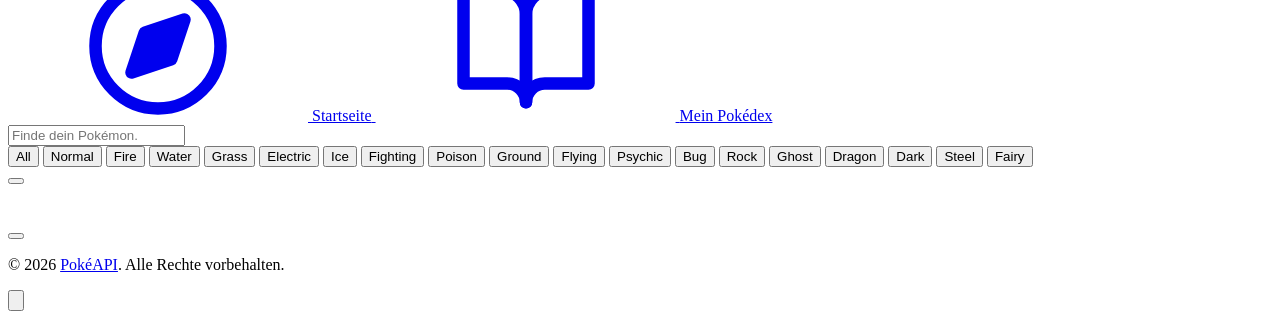
==== commit c7401328: "feat: add footer" ====
--- a/index.html
+++ b/index.html
@@ -582,6 +582,20 @@
         <span id="toast-message"></span>
       </div>
     </main>
+    <footer
+      class="flex items-center justify-center md:justify-normal py-6 px-4 text-center border-t border-bg-secondary/50 mt-4"
+    >
+      <p class="text-xs text-text-primary/60">
+        © 2026
+        <a
+          href="https://pokeapi.co"
+          target="_blank"
+          rel="noopener noreferrer"
+          class="font-semibold text-accent hover:underline"
+          >PokéAPI</a
+        >. Alle Rechte vorbehalten.
+      </p>
+    </footer>
     <script type="module" src="main.js"></script>
   </body>
   <!-- Back to Top Button -->
@@ -606,6 +620,4 @@
       ></path>
     </svg>
   </button>
-
-  <footer></footer>
 </html>
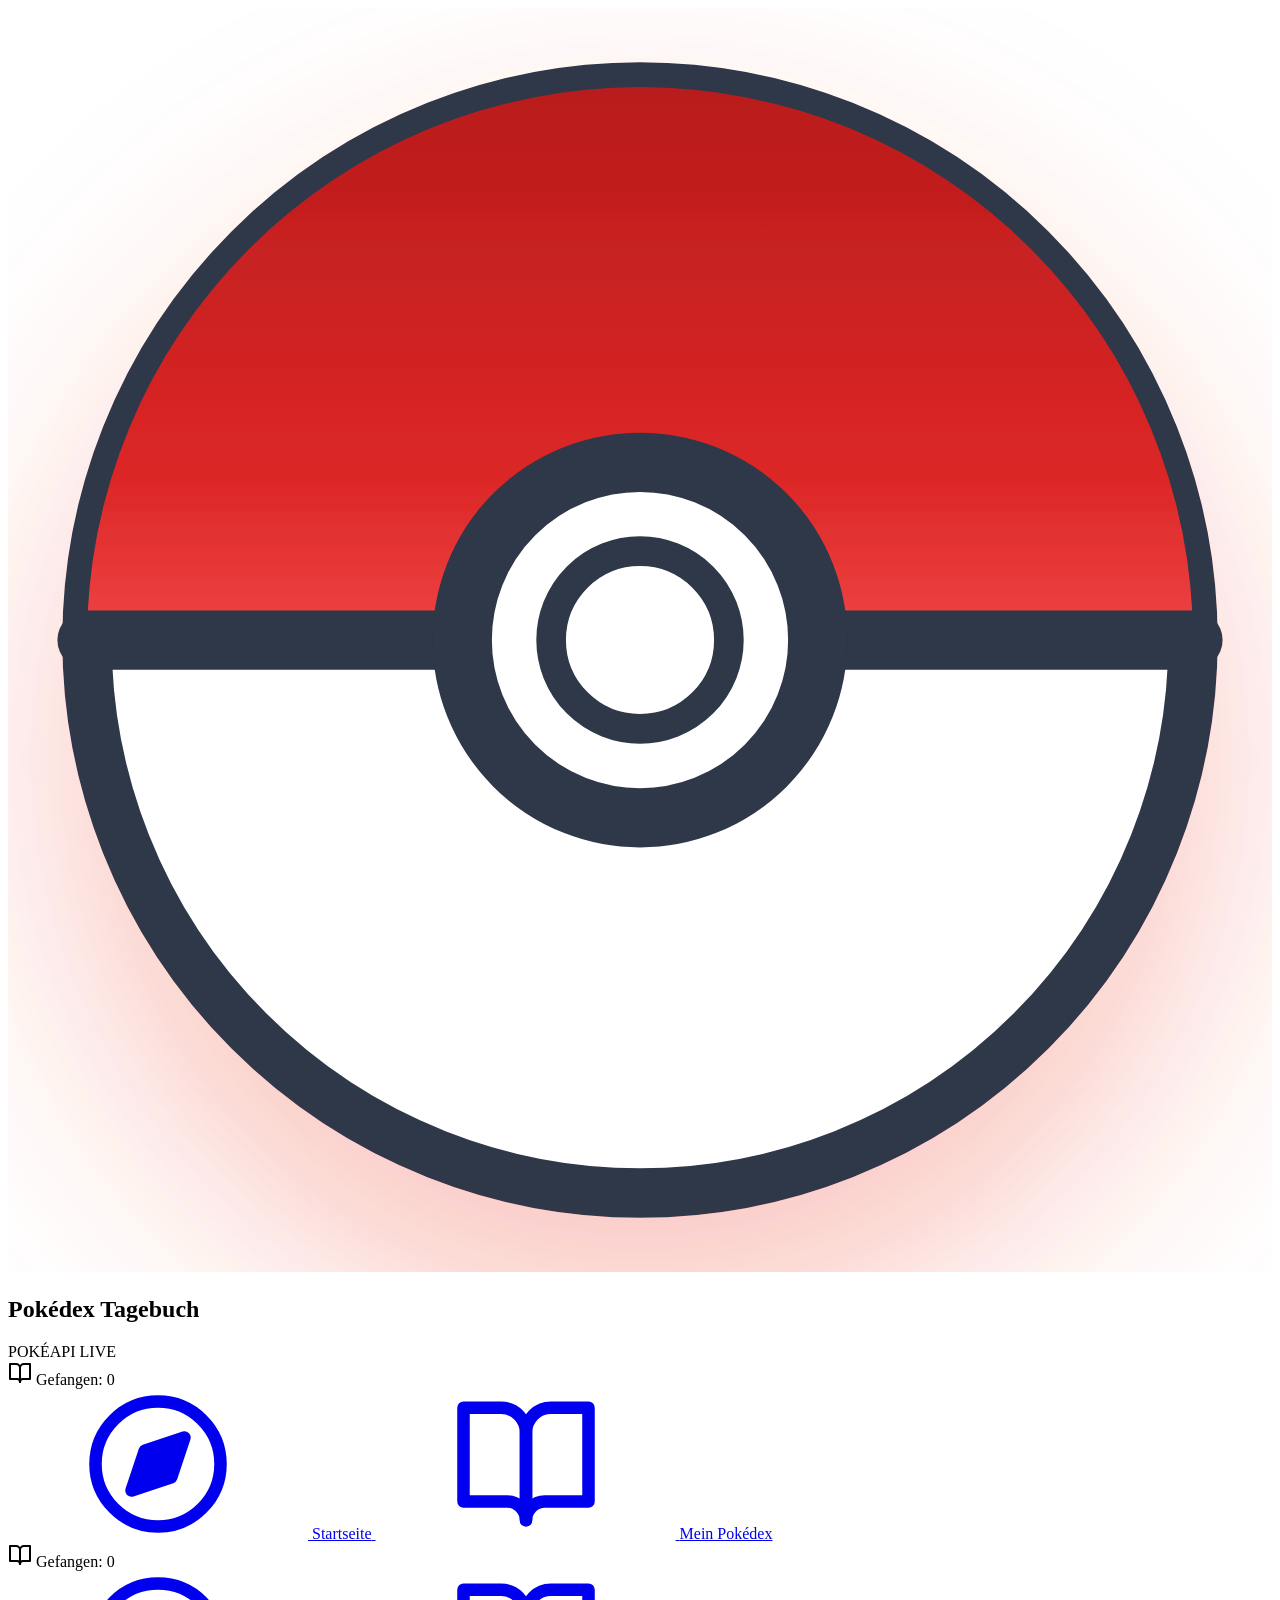
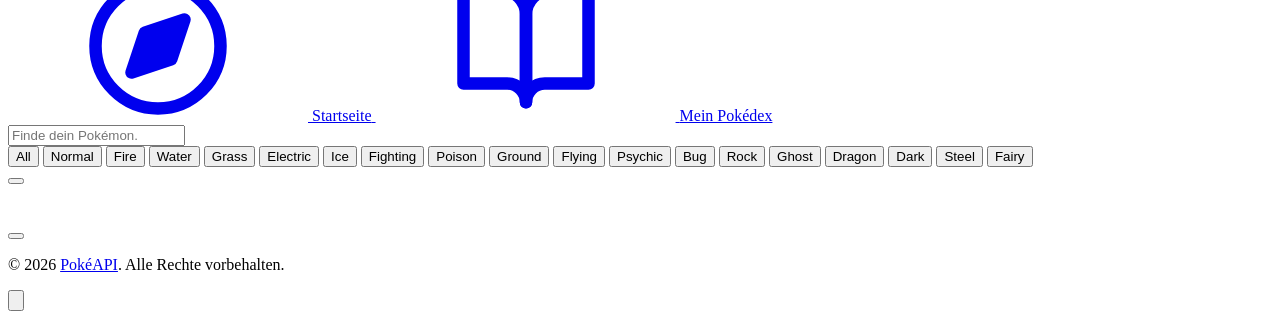
==== commit 51a52753: "refactor: extract favorite/counter logic into shared module" ====
--- a/index.html
+++ b/index.html
@@ -267,7 +267,7 @@
             <span>
               <img src="icons/icon-pokedex-journal.svg" alt="" />
             </span>
-            Gefangen: 6
+            Gefangen: <span class="pokemon-caught-count">0</span>
           </div>
         </div>
 
@@ -302,7 +302,7 @@
           <span>
             <img src="icons/icon-pokedex-journal.svg" alt="" />
           </span>
-          Gefangen: 6
+          Gefangen: <span class="pokemon-caught-count">0</span>
         </div>
       </div>
     </header>
@@ -620,4 +620,4 @@
       ></path>
     </svg>
   </button>
-</html>
+</html>
